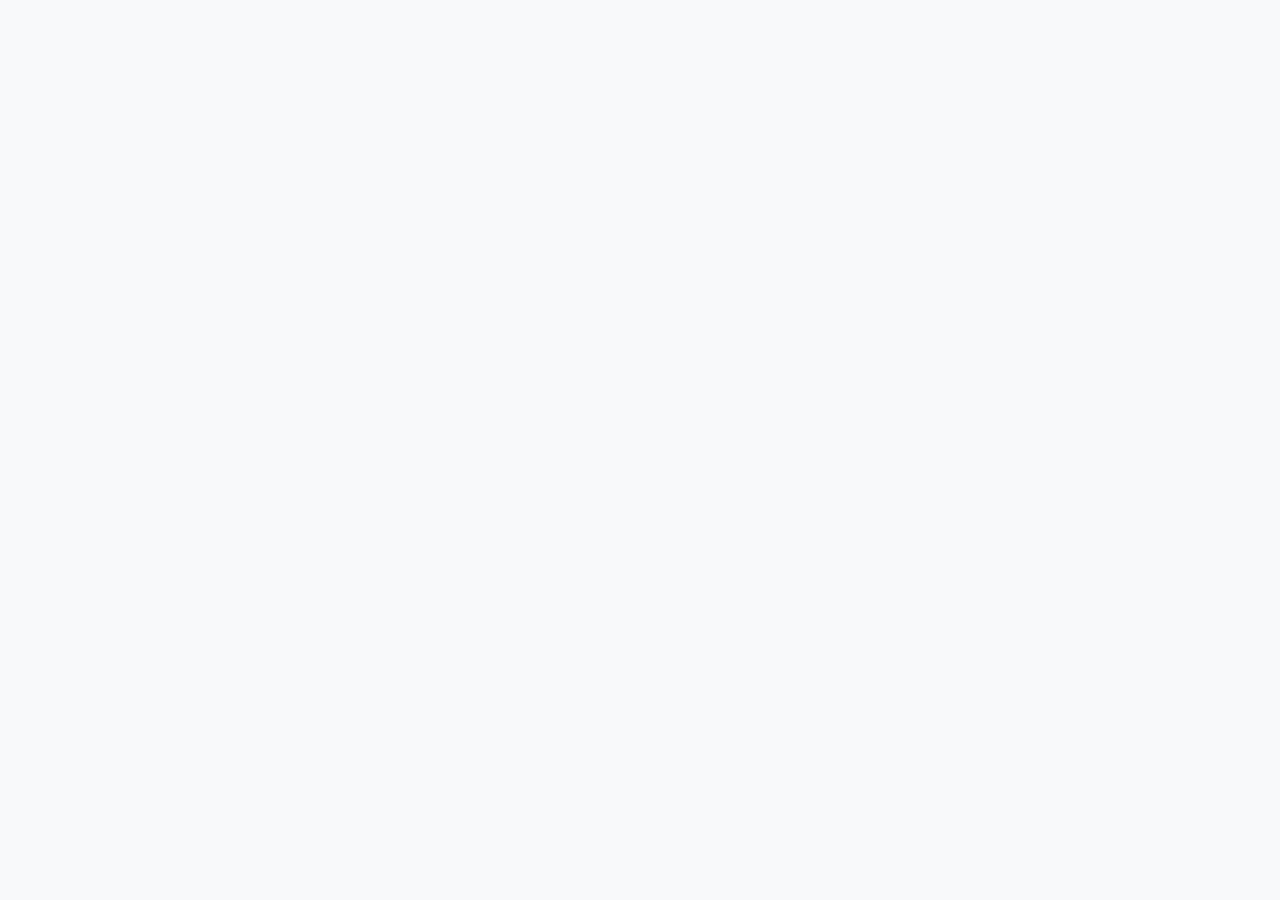
==== index.html @ fa2e265b "initial" ====
<!DOCTYPE html>
<html lang="en">

<head>
    <meta charset="UTF-8">
    <meta name="viewport" content="width=device-width, initial-scale=1.0">
    <link rel="preconnect" href="https://fonts.googleapis.com">
    <link rel="preconnect" href="https://fonts.gstatic.com" crossorigin>
    <link href="https://fonts.googleapis.com/css2?family=Lora:regular,700&display=swap"  rel="stylesheet">
    <link href="https://fonts.googleapis.com/css2?family=Roboto:700&display=swap"  rel="stylesheet">
    <link rel="stylesheet" href="css/styles.css">
    <title>Blog</title>
</head>

<body>
    <div class="wrapper"></div>

</body>

</html>
---- css/styles.css ----
@import url("reset.css");
@import url("common.css");
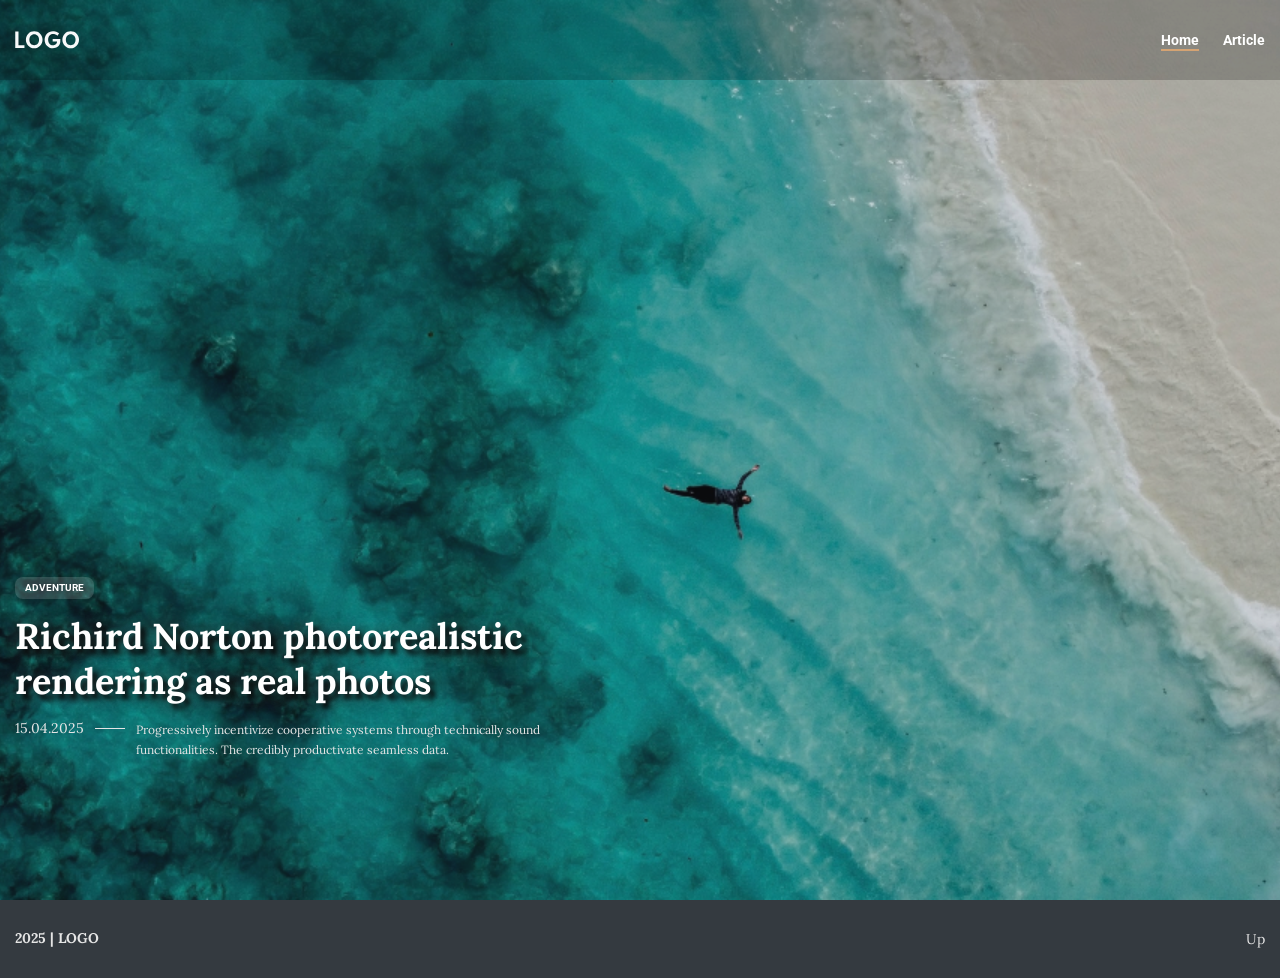
==== commit d7e3d842: "home page" ====
--- a/index.html
+++ b/index.html
@@ -3,18 +3,103 @@
 
 <head>
     <meta charset="UTF-8">
+    <!-- <meta http-equiv="X-UA-Compatible" content="IE=edge"> -->
     <meta name="viewport" content="width=device-width, initial-scale=1.0">
-    <link rel="preconnect" href="https://fonts.googleapis.com">
-    <link rel="preconnect" href="https://fonts.gstatic.com" crossorigin>
-    <link href="https://fonts.googleapis.com/css2?family=Lora:regular,700&display=swap"  rel="stylesheet">
-    <link href="https://fonts.googleapis.com/css2?family=Roboto:700&display=swap"  rel="stylesheet">
-    <link rel="stylesheet" href="css/styles.css">
-    <title>Blog</title>
+    <link href="https://fonts.googleapis.com/css?family=Lora:regular,700&display=swap" rel="stylesheet" />
+    <link href="https://fonts.googleapis.com/css?family=Roboto:700&display=swap" rel="stylesheet" />
+    <link rel="stylesheet" href="css/style.css">
+    <title>HomePage - Minimal Blog Template Helvetika</title>
 </head>
 
 <body>
-    <div class="wrapper"></div>
-
+    <div class="wrapper">
+        <header class="header">
+            <div class="header__container">
+                <div class="header__logo">
+                    <img src="img/logo.svg" alt="Logo">
+                </div>
+                <nav class="header__menu menu">
+                    <ul class="menu__list">
+                        <li class="menu__item">
+                            <a href="index.html" class="menu__link active">Home</a>
+                        </li>
+                        <li class="menu__item">
+                            <a href="article.html" class="menu__link">Article</a>
+                        </li>
+                    </ul>
+                </nav>
+            </div>
+        </header>
+        <main class="home">
+            <div class="home__sections">
+                <div class="home__main-slider main-slider swiper">
+                    <div class="main-slider__wrapper swiper-wrapper">
+                        <div class="main-slider__slide swiper-slide">
+                            <img class="main-slider__bg" src="img/main-slider/01.jpg" alt="Image">
+                            <div class="main-slider__container">
+                                <a href="#" class="main-slider__category category">ADVENTURE</a>
+                                <div class="main-slider__title title">Richird Norton photorealistic rendering as real
+                                    photos</div>
+                                <div class="main-slider__body">
+                                    <div class="main-slider__date">15.04.2025</div>
+                                    <div class="main-slider__text text">
+                                        <p>Progressively incentivize cooperative systems
+                                            through technically sound functionalities. The credibly productivate
+                                            seamless data.</p>
+                                    </div>
+                                </div>
+                            </div>
+                        </div>
+                        <div class="main-slider__slide swiper-slide">
+                            <img class="main-slider__bg" src="img/main-slider/02.jpg" alt="Image">
+                            <div class="main-slider__container">
+                                <a href="#" class="main-slider__category category">ADVENTURE</a>
+                                <div class="main-slider__title title">Lorem ipsum dolor sit amet, consectetur
+                                    adipisicing elit. Nulla, similique.</div>
+                                <div class="main-slider__body">
+                                    <div class="main-slider__date">31.05.2025</div>
+                                    <div class="main-slider__text text">
+                                        <p>Progressively incentivize cooperative systems
+                                            through technically sound functionalities. The credibly productivate
+                                            seamless data.</p>
+                                    </div>
+                                </div>
+                            </div>
+                        </div>
+                        <div class="main-slider__slide swiper-slide">
+                            <img class="main-slider__bg" src="img/main-slider/03.jpg" alt="Image">
+                            <div class="main-slider__container">
+                                <a href="#" class="main-slider__category category">ADVENTURE</a>
+                                <div class="main-slider__title title">Lorem ipsum dolor sit, amet consectetur
+                                    adipisicing elit. Delectus vero iste possimus iure ab deserunt illo.</div>
+                                <div class="main-slider__body">
+                                    <div class="main-slider__date">11.06.2025</div>
+                                    <div class="main-slider__text text">
+                                        <p>Progressively incentivize cooperative systems
+                                            through technically sound functionalities. The credibly productivate
+                                            seamless data.</p>
+                                    </div>
+                                </div>
+                            </div>
+                        </div>
+                    </div>
+                    <div class="main-slider__bullets bullets">
+                        <div class="bullets__container">
+                            <div class="bullets__items"></div>
+                        </div>
+                    </div>
+                </div>
+            </div>
+        </main>
+        <footer class="footer">
+            <div class="footer__container">
+                <div class="footer__text">2025 | LOGO</div>
+                <button class="footer__up" type="button">Up</button>
+            </div>
+        </footer>
+    </div>
+    <script src="https://cdn.jsdelivr.net/npm/swiper@8/swiper-bundle.min.js"></script>
+    <script src="js/script.js"></script>
 </body>
 
 </html>
--- a/css/style.css
+++ b/css/style.css
@@ -0,0 +1,10 @@
+/* --RESET STYLES-- */
+@import url('reset.css');
+/* --COMMON STYLES-- */
+@import url('common.css');
+/* --HEDER STYLES-- */
+@import url('header.css');
+/* --FOOTER STYLES-- */
+@import url('footer.css');
+/* --HomePage STYLES-- */
+@import url('homepage.css');
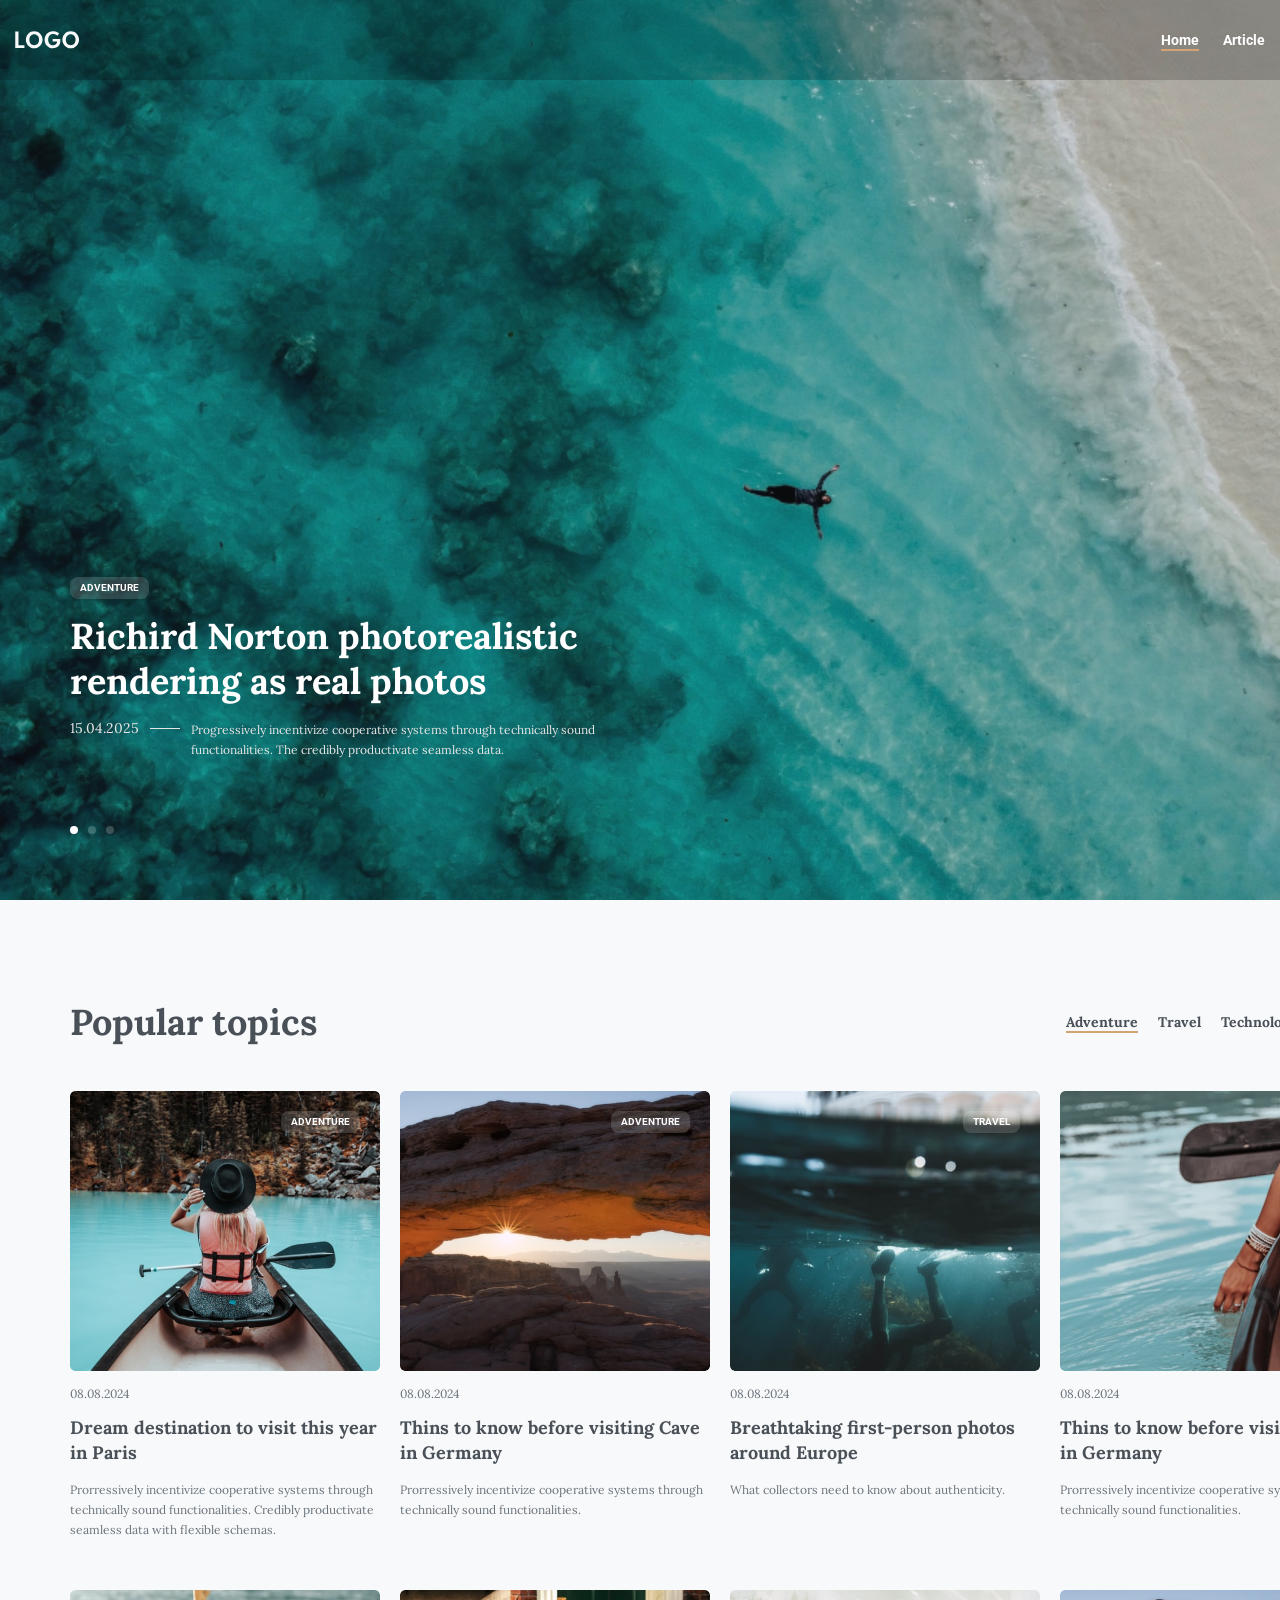
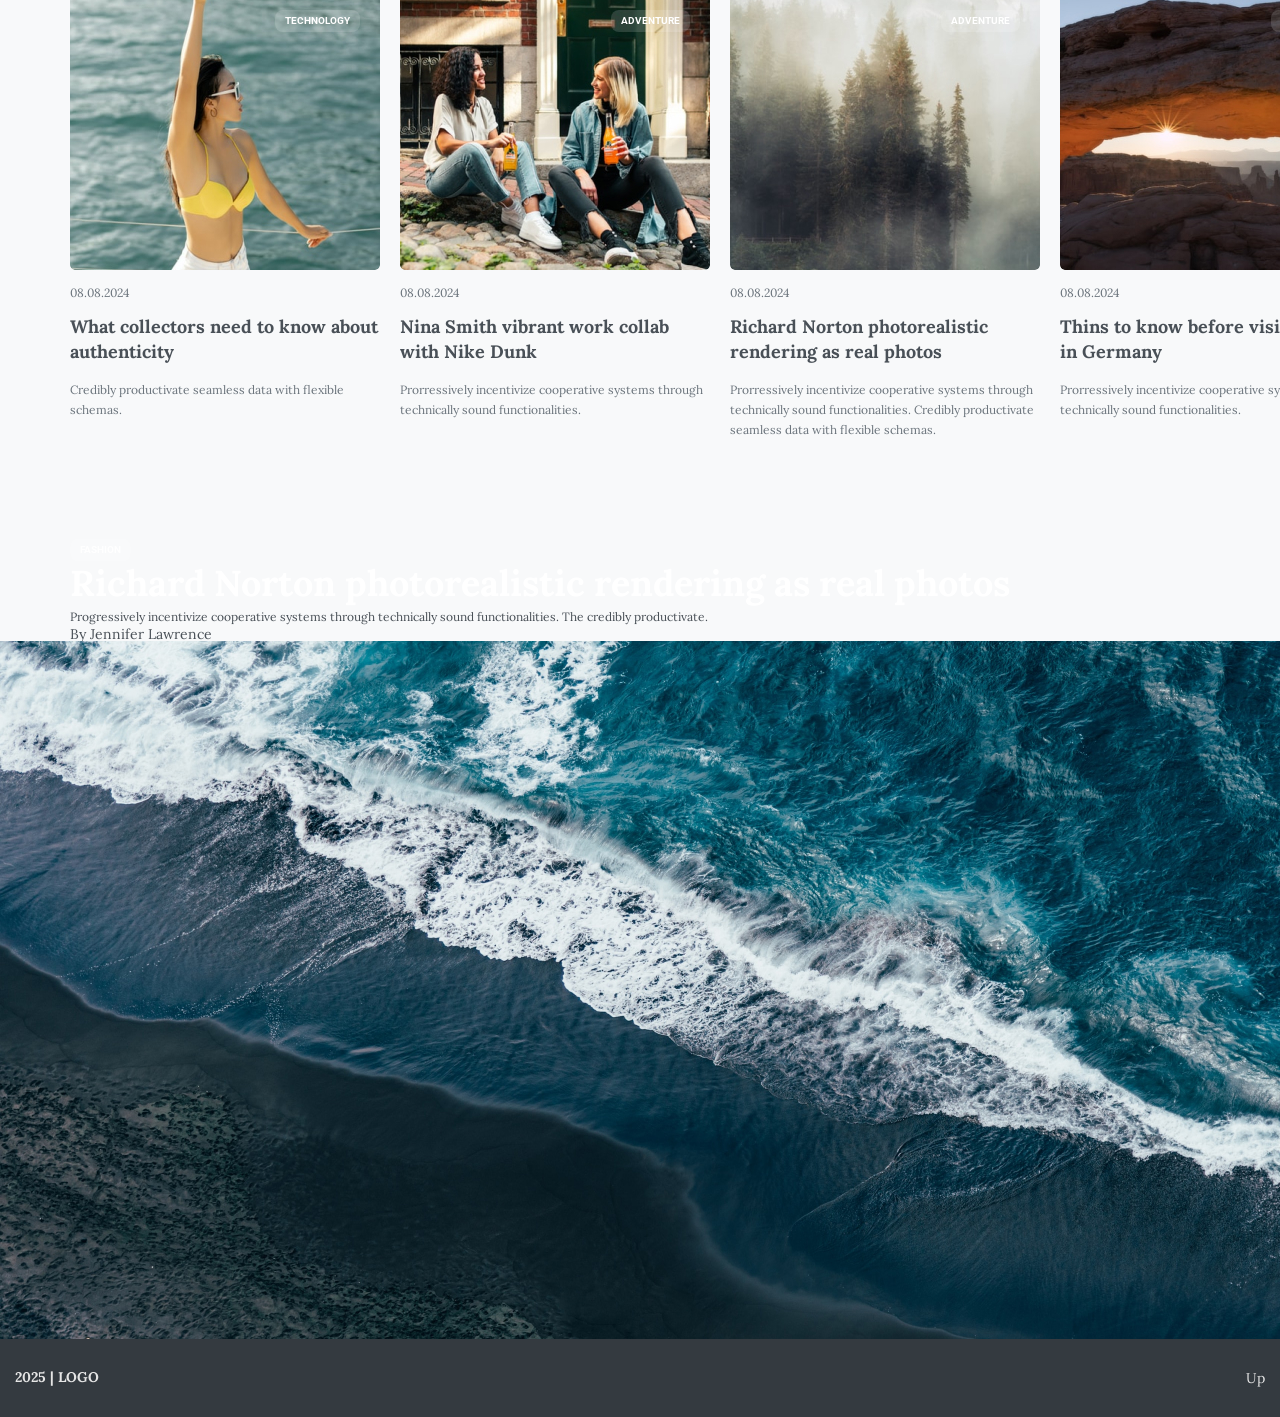
==== commit aaeffdd9: "merge" ====
--- a/index.html
+++ b/index.html
@@ -34,7 +34,7 @@
             <div class="home__sections">
                 <div class="home__main-slider main-slider swiper">
                     <div class="main-slider__wrapper swiper-wrapper">
-                        <div class="main-slider__slide swiper-slide">
+                        <div class="main-slider__slide swiper-slide ">
                             <img class="main-slider__bg" src="img/main-slider/01.jpg" alt="Image">
                             <div class="main-slider__container">
                                 <a href="#" class="main-slider__category category">ADVENTURE</a>
@@ -89,6 +89,291 @@
                         </div>
                     </div>
                 </div>
+
+
+                <section class="home__popular popular">
+                    <div class="popular__container">
+                        <div class="popular__header">
+                            <h2 class="popular__title title title_dark">Popular topics</h2>
+                            <nav class="popular__nav nav-popular">
+                                <button type="button" class="nav-popular__item active">Adventure</button>
+                                <button type="button" class="nav-popular__item ">Travel</button>
+                                <button type="button" class="nav-popular__item ">Technology</button>
+                                <button type="button" class="nav-popular__item ">Fashion</button>
+                            </nav>
+                        </div>
+                        <div class="popular__content">
+                            <div class="popular__tab active">
+                                <div class="popular__items">
+                                    <article class="popular__item item-popular">
+                                        <a href="" class="item-popular__category category">ADVENTURE</a>
+                                        <a href="#" class="item-popular__image">
+                                            <img src="img/popular/01.jpg" alt="Image">
+                                        </a>
+                                        <div class="item-popular__date">08.08.2024</div>
+                                        <h4 class="item-popular__title">
+                                            <a href="" class="item-popular__link-title">
+                                                Dream destination to visit this year in Paris
+                                            </a>
+                                        </h4>
+                                        <div class="item-popular__text text">
+                                            <p>Prorressively incentivize cooperative systems through technically sound
+                                                functionalities. Credibly productivate seamless data with flexible
+                                                schemas.</p>
+                                        </div>
+                                    </article>
+                                    <article class="popular__item item-popular">
+                                        <a href="" class="item-popular__category category">ADVENTURE</a>
+                                        <a href="#" class="item-popular__image">
+                                            <img src="img/popular/05.jpg" alt="Image">
+                                        </a>
+                                        <div class="item-popular__date">08.08.2024</div>
+                                        <h4 class="item-popular__title">
+                                            <a href="" class="item-popular__link-title">
+                                                Thins to know before visiting Cave in Germany
+                                            </a>
+                                        </h4>
+                                        <div class="item-popular__text text">
+                                            <p>Prorressively incentivize cooperative systems through technically sound
+                                                functionalities. </p>
+                                        </div>
+                                    </article>
+                                    <article class="popular__item item-popular">
+                                        <a href="" class="item-popular__category category">TRAVEL</a>
+                                        <a href="#" class="item-popular__image">
+                                            <img src="img/popular/02.jpg" alt="Image">
+                                        </a>
+                                        <div class="item-popular__date">08.08.2024</div>
+                                        <h4 class="item-popular__title">
+                                            <a href="" class="item-popular__link-title">
+                                                Breathtaking first-person photos around Europe
+                                            </a>
+                                        </h4>
+                                        <div class="item-popular__text text">
+                                            <p>What collectors need to know about authenticity.</p>
+                                        </div>
+                                    </article>
+                                    <article class="popular__item item-popular">
+                                        <a href="" class="item-popular__category category">FASHION</a>
+                                        <a href="#" class="item-popular__image">
+                                            <img src="img/popular/03.jpg" alt="Image">
+                                        </a>
+                                        <div class="item-popular__date">08.08.2024</div>
+                                        <h4 class="item-popular__title">
+                                            <a href="" class="item-popular__link-title">
+                                                Thins to know before visiting Cave in Germany
+                                            </a>
+                                        </h4>
+                                        <div class="item-popular__text text">
+                                            <p>Prorressively incentivize cooperative systems through technically sound
+                                                functionalities. </p>
+                                        </div>
+                                    </article>
+                                    <article class="popular__item item-popular">
+                                        <a href="" class="item-popular__category category">TECHNOLOGY</a>
+                                        <a href="#" class="item-popular__image">
+                                            <img src="img/popular/04.jpg" alt="Image">
+                                        </a>
+                                        <div class="item-popular__date">08.08.2024</div>
+                                        <h4 class="item-popular__title">
+                                            <a href="" class="item-popular__link-title">
+                                                What collectors need to know about authenticity
+                                            </a>
+                                        </h4>
+                                        <div class="item-popular__text text">
+                                            <p> Credibly productivate seamless data with flexible schemas.</p>
+                                        </div>
+                                    </article>
+                                    <article class="popular__item item-popular">
+                                        <a href="" class="item-popular__category category">ADVENTURE</a>
+                                        <a href="#" class="item-popular__image">
+                                            <img src="img/popular/06.jpg" alt="Image">
+                                        </a>
+                                        <div class="item-popular__date">08.08.2024</div>
+                                        <h4 class="item-popular__title">
+                                            <a href="" class="item-popular__link-title">
+                                                Nina Smith vibrant work collab with Nike Dunk
+                                            </a>
+                                        </h4>
+                                        <div class="item-popular__text text">
+                                            <p>Prorressively incentivize cooperative systems through technically sound
+                                                functionalities. </p>
+                                        </div>
+                                    </article>
+                                    <article class="popular__item item-popular">
+                                        <a href="" class="item-popular__category category">ADVENTURE</a>
+                                        <a href="#" class="item-popular__image">
+                                            <img src="img/popular/07.jpg" alt="Image">
+                                        </a>
+                                        <div class="item-popular__date">08.08.2024</div>
+                                        <h4 class="item-popular__title">
+                                            <a href="" class="item-popular__link-title">
+                                                Richard Norton photorealistic rendering as real photos
+                                            </a>
+                                        </h4>
+                                        <div class="item-popular__text text">
+                                            <p>Prorressively incentivize cooperative systems through technically sound
+                                                functionalities. Credibly productivate seamless data with flexible
+                                                schemas.</p>
+                                        </div>
+                                    </article>
+                                    <article class="popular__item item-popular">
+                                        <a href="" class="item-popular__category category">ADVENTURE</a>
+                                        <a href="#" class="item-popular__image">
+                                            <img src="img/popular/05.jpg" alt="Image">
+                                        </a>
+                                        <div class="item-popular__date">08.08.2024</div>
+                                        <h4 class="item-popular__title">
+                                            <a href="" class="item-popular__link-title">
+                                                Thins to know before visiting Cave in Germany
+                                            </a>
+                                        </h4>
+                                        <div class="item-popular__text text">
+                                            <p>Prorressively incentivize cooperative systems through technically sound
+                                                functionalities. </p>
+                                        </div>
+                                    </article>
+                                </div>
+                            </div>
+                            <div class="popular__tab">
+                                <div class="popular__items">
+                                    <article class="popular__item item-popular">
+                                        <a href="" class="item-popular__category category">TRAVEL</a>
+                                        <a href="#" class="item-popular__image">
+                                            <img src="img/popular/08.jpg" alt="Image">
+                                        </a>
+                                        <div class="item-popular__date">08.08.2024</div>
+                                        <h4 class="item-popular__title">
+                                            <a href="" class="item-popular__link-title">
+                                                Dream destination to visit this year in Paris
+                                            </a>
+                                        </h4>
+                                        <div class="item-popular__text text">
+                                            <p>Prorressively incentivize cooperative systems through technically sound
+                                                functionalities. Credibly productivate seamless data with flexible
+                                                schemas.</p>
+                                        </div>
+                                    </article>
+
+                                </div>
+                            </div>
+                            <div class="popular__tab">
+                                <div class="popular__items">
+                                    <article class="popular__item item-popular">
+                                        <a href="" class="item-popular__category category">TECHNOLOGY</a>
+                                        <a href="#" class="item-popular__image">
+                                            <img src="img/popular/08.jpg" alt="Image">
+                                        </a>
+                                        <div class="item-popular__date">08.08.2024</div>
+                                        <h4 class="item-popular__title">
+                                            <a href="" class="item-popular__link-title">
+                                                Dream destination to visit this year in Paris
+                                            </a>
+                                        </h4>
+                                        <div class="item-popular__text text">
+                                            <p>Prorressively incentivize cooperative systems through technically sound
+                                                functionalities. Credibly productivate seamless data with flexible
+                                                schemas.</p>
+                                        </div>
+                                    </article>
+                                    <article class="popular__item item-popular">
+                                        <a href="" class="item-popular__category category">TECHNOLOGY</a>
+                                        <a href="#" class="item-popular__image">
+                                            <img src="img/popular/08.jpg" alt="Image">
+                                        </a>
+                                        <div class="item-popular__date">08.08.2024</div>
+                                        <h4 class="item-popular__title">
+                                            <a href="" class="item-popular__link-title">
+                                                Dream destination to visit this year in Paris
+                                            </a>
+                                        </h4>
+                                        <div class="item-popular__text text">
+                                            <p>Prorressively incentivize cooperative systems through technically sound
+                                                functionalities. Credibly productivate seamless data with flexible
+                                                schemas.</p>
+                                        </div>
+                                    </article>
+
+
+
+                                </div>
+                            </div>
+                            <div class="popular__tab">
+                                <div class="popular__items">
+                                    <article class="popular__item item-popular">
+                                        <a href="" class="item-popular__category category">FASHION</a>
+                                        <a href="#" class="item-popular__image">
+                                            <img src="img/popular/08.jpg" alt="Image">
+                                        </a>
+                                        <div class="item-popular__date">08.08.2024</div>
+                                        <h4 class="item-popular__title">
+                                            <a href="" class="item-popular__link-title">
+                                                Dream destination to visit this year in Paris
+                                            </a>
+                                        </h4>
+                                        <div class="item-popular__text text">
+                                            <p>Prorressively incentivize cooperative systems through technically sound
+                                                functionalities. Credibly productivate seamless data with flexible
+                                                schemas.</p>
+                                        </div>
+                                    </article>
+                                    <article class="popular__item item-popular">
+                                        <a href="" class="item-popular__category category">FASHION</a>
+                                        <a href="#" class="item-popular__image">
+                                            <img src="img/popular/07.jpg" alt="Image">
+                                        </a>
+                                        <div class="item-popular__date">08.08.2024</div>
+                                        <h4 class="item-popular__title">
+                                            <a href="" class="item-popular__link-title">
+                                                Dream destination to visit this year in Paris
+                                            </a>
+                                        </h4>
+                                        <div class="item-popular__text text">
+                                            <p>Prorressively incentivize cooperative systems through technically sound
+                                                functionalities. Credibly productivate seamless data with flexible
+                                                schemas.</p>
+                                        </div>
+                                    </article>
+                                    <article class="popular__item item-popular">
+                                        <a href="" class="item-popular__category category">FASHION</a>
+                                        <a href="#" class="item-popular__image">
+                                            <img src="img/popular/07.jpg" alt="Image">
+                                        </a>
+                                        <div class="item-popular__date">08.08.2024</div>
+                                        <h4 class="item-popular__title">
+                                            <a href="" class="item-popular__link-title">
+                                                Dream destination to visit this year in Paris
+                                            </a>
+                                        </h4>
+                                        <div class="item-popular__text text">
+                                            <p>Prorressively incentivize cooperative systems through technically sound
+                                                functionalities. Credibly productivate seamless data with flexible
+                                                schemas.</p>
+                                        </div>
+                                    </article>
+                                </div>
+                            </div>
+
+                        </div>
+                    </div>
+                </section>
+                <section class="home__big-post big-post">
+                    <div class="big-post__container">
+                        <a href="#" class="big-post__category category">FASHION</a>
+                        <h2 class="big-post__title title">
+                            <a href="#" class="big-post__link-title">Richard Norton photorealistic rendering as real
+                                photos</a>
+                        </h2>
+                        <div class="big-post__text text">
+                            <p>Progressively incentivize cooperative systems through technically sound functionalities.
+                                The credibly productivate.</p>
+                        </div>
+                        <a href="#" class="big-post__author">By Jennifer Lawrence</a>
+                    </div>
+                    <div class="big-post__bg">
+                        <img src="img/big-post/image.jpg" alt="Image">
+                    </div>
+                </section>
             </div>
         </main>
         <footer class="footer">
--- a/css/style.css
+++ b/css/style.css
@@ -7,4 +7,4 @@
 /* --FOOTER STYLES-- */
 @import url('footer.css');
 /* --HomePage STYLES-- */
-@import url('homepage.css');
+@import url('homepage.css');
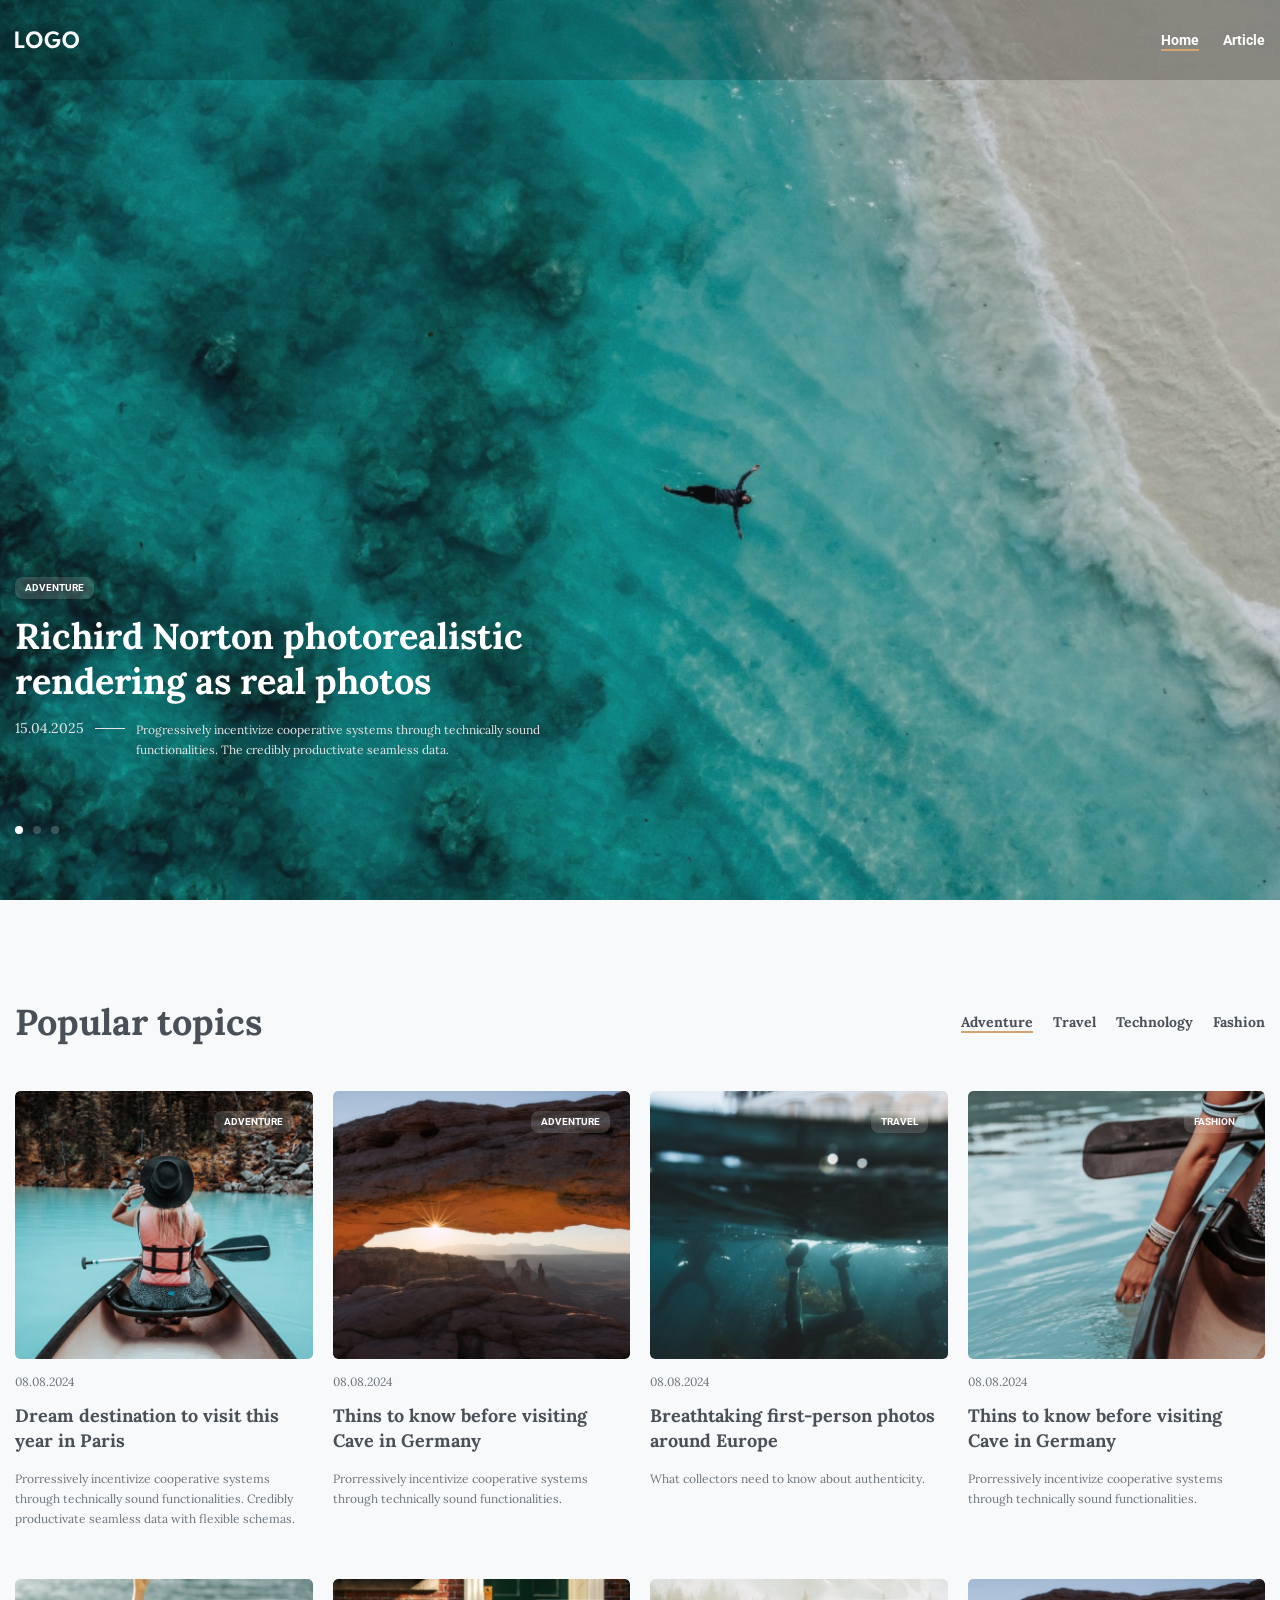
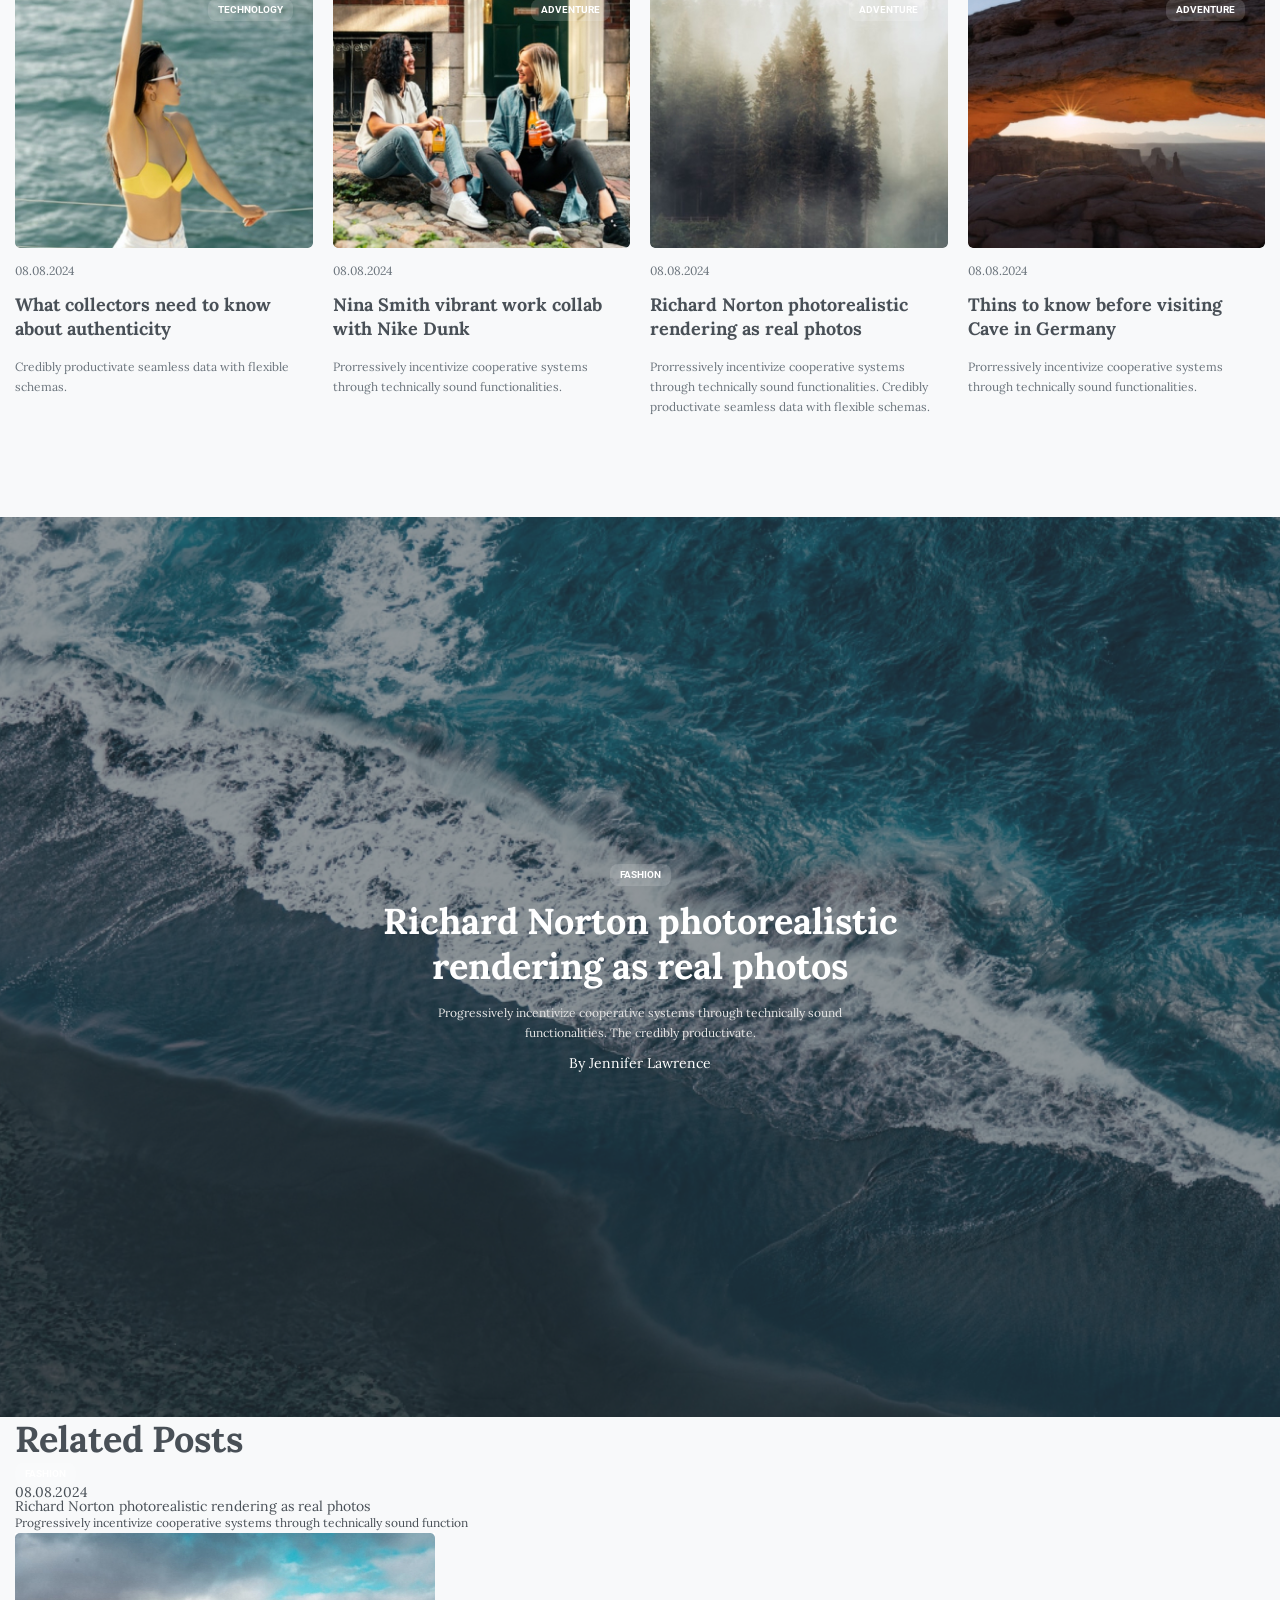
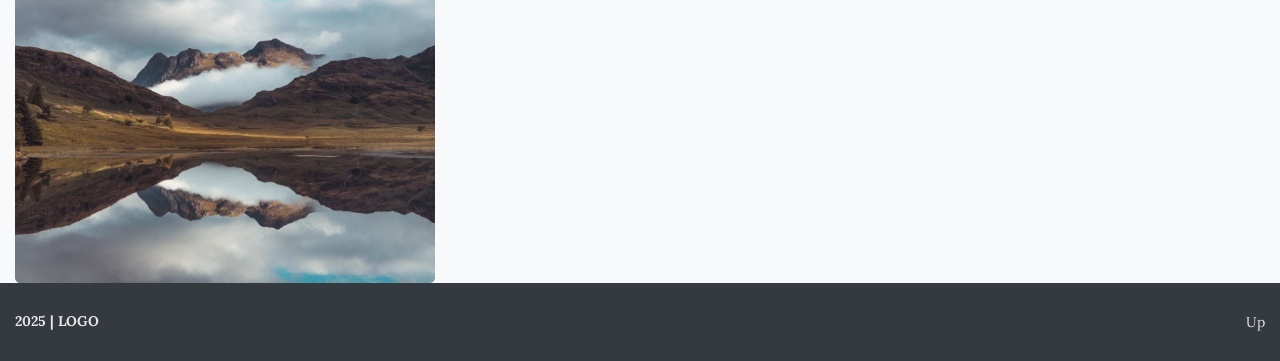
==== commit 717dbde7: "related" ====
--- a/index.html
+++ b/index.html
@@ -375,6 +375,26 @@
                     </div>
                 </section>
             </div>
+            <section class="home__related related">
+                <div class="related__container">
+                    <h2 class="related__title title title_dark">Related Posts</h2>
+                    <div class="related__items">
+                        <article class="related__item item-related">
+                            <a href="#" class="item-related__category category">FASHION</a>
+                            <a href="#" class="item-related__content">
+                                <div class="item-related__date">08.08.2024</div>
+                                <h4 class="item-related__title">Richard Norton photorealistic rendering as real photos</h4>
+                                <div class="item-related__text text">
+                                    <p>Progressively incentivize cooperative systems through technically sound function</p>
+                                </div>
+                            </a>
+                            <div class="item-related__image">
+                                <img src="img/related/01.jpg" alt="Image">
+                            </div>
+                        </article>
+                    </div>
+                </div>
+            </section>
         </main>
         <footer class="footer">
             <div class="footer__container">
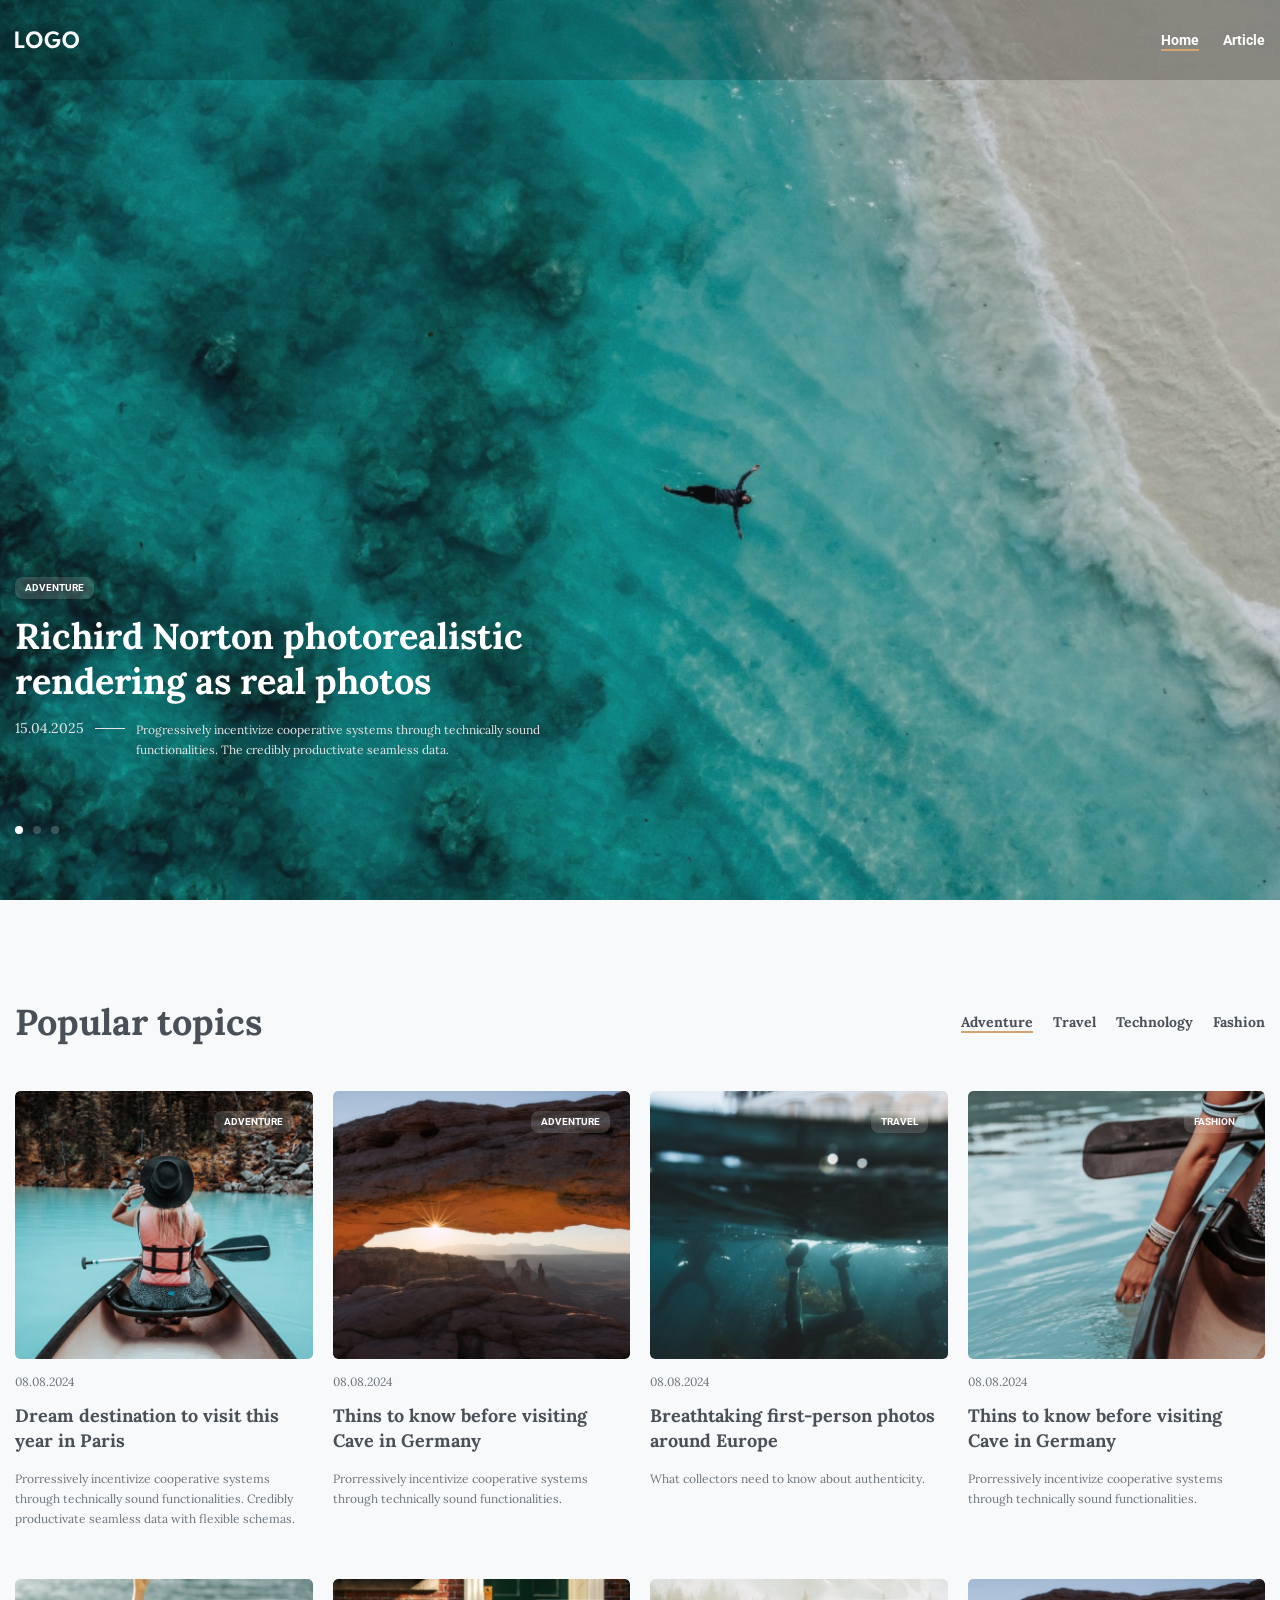
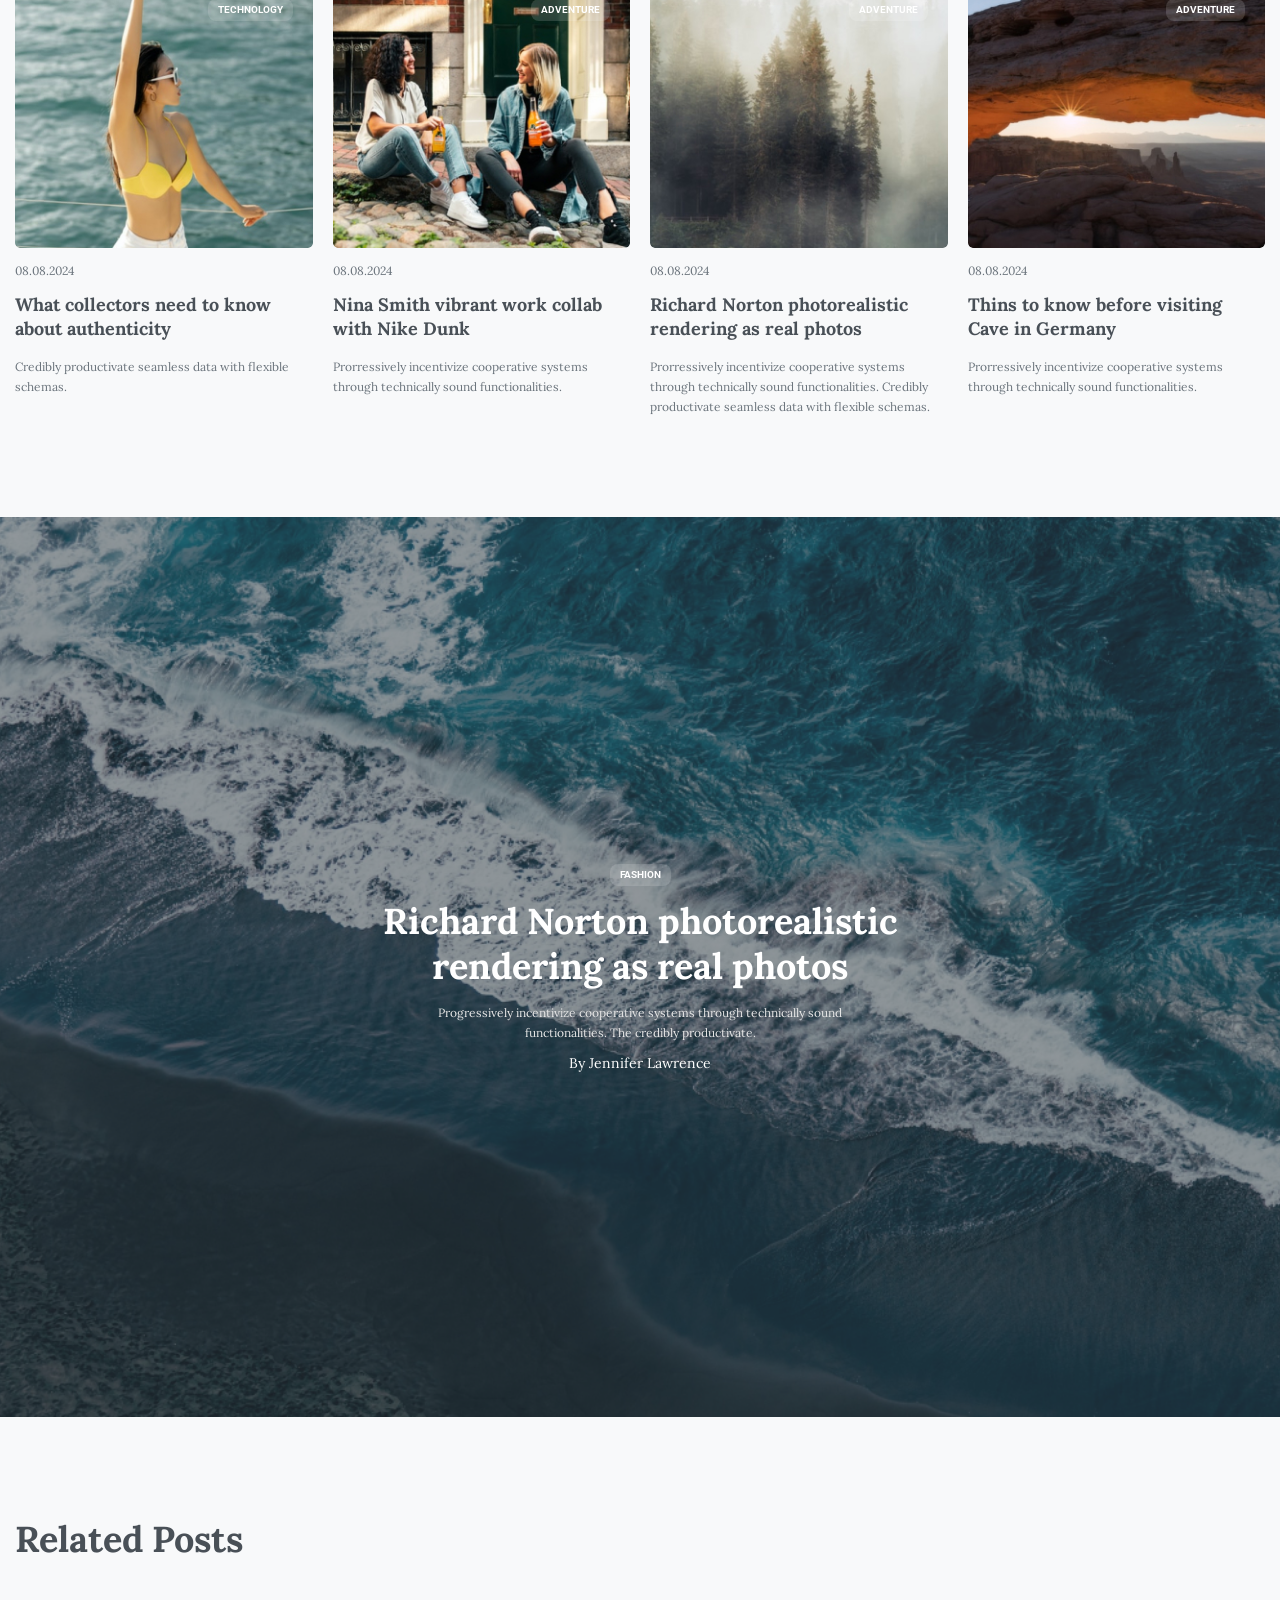
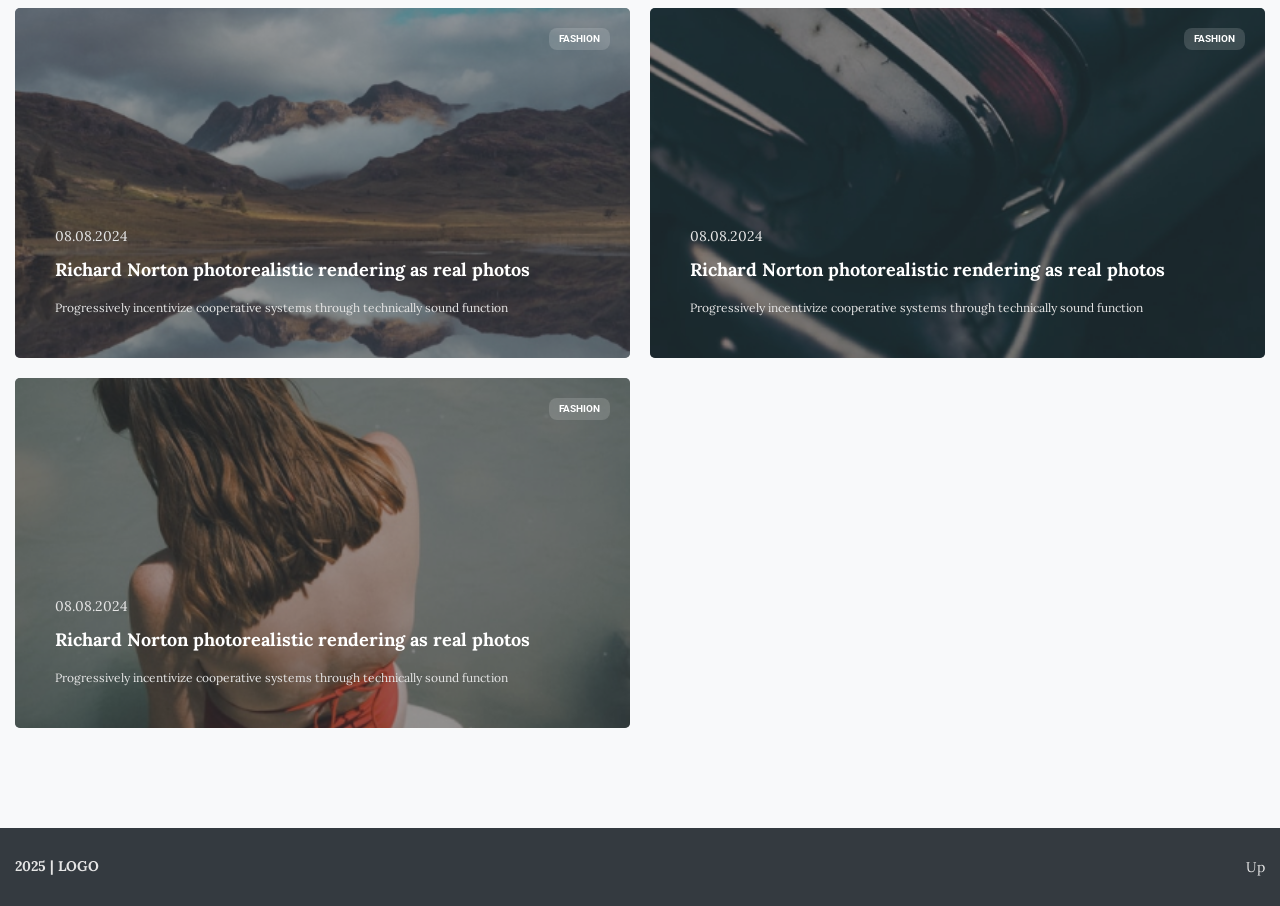
==== commit e871da71: "related" ====
--- a/index.html
+++ b/index.html
@@ -392,6 +392,32 @@
                                 <img src="img/related/01.jpg" alt="Image">
                             </div>
                         </article>
+                         <article class="related__item item-related">
+                            <a href="#" class="item-related__category category">FASHION</a>
+                            <a href="#" class="item-related__content">
+                                <div class="item-related__date">08.08.2024</div>
+                                <h4 class="item-related__title">Richard Norton photorealistic rendering as real photos</h4>
+                                <div class="item-related__text text">
+                                    <p>Progressively incentivize cooperative systems through technically sound function</p>
+                                </div>
+                            </a>
+                            <div class="item-related__image">
+                                <img src="img/related/02.jpg" alt="Image">
+                            </div>
+                        </article>
+                         <article class="related__item item-related">
+                            <a href="#" class="item-related__category category">FASHION</a>
+                            <a href="#" class="item-related__content">
+                                <div class="item-related__date">08.08.2024</div>
+                                <h4 class="item-related__title">Richard Norton photorealistic rendering as real photos</h4>
+                                <div class="item-related__text text">
+                                    <p>Progressively incentivize cooperative systems through technically sound function</p>
+                                </div>
+                            </a>
+                            <div class="item-related__image">
+                                <img src="img/related/03.jpg" alt="Image">
+                            </div>
+                        </article>
                     </div>
                 </div>
             </section>
